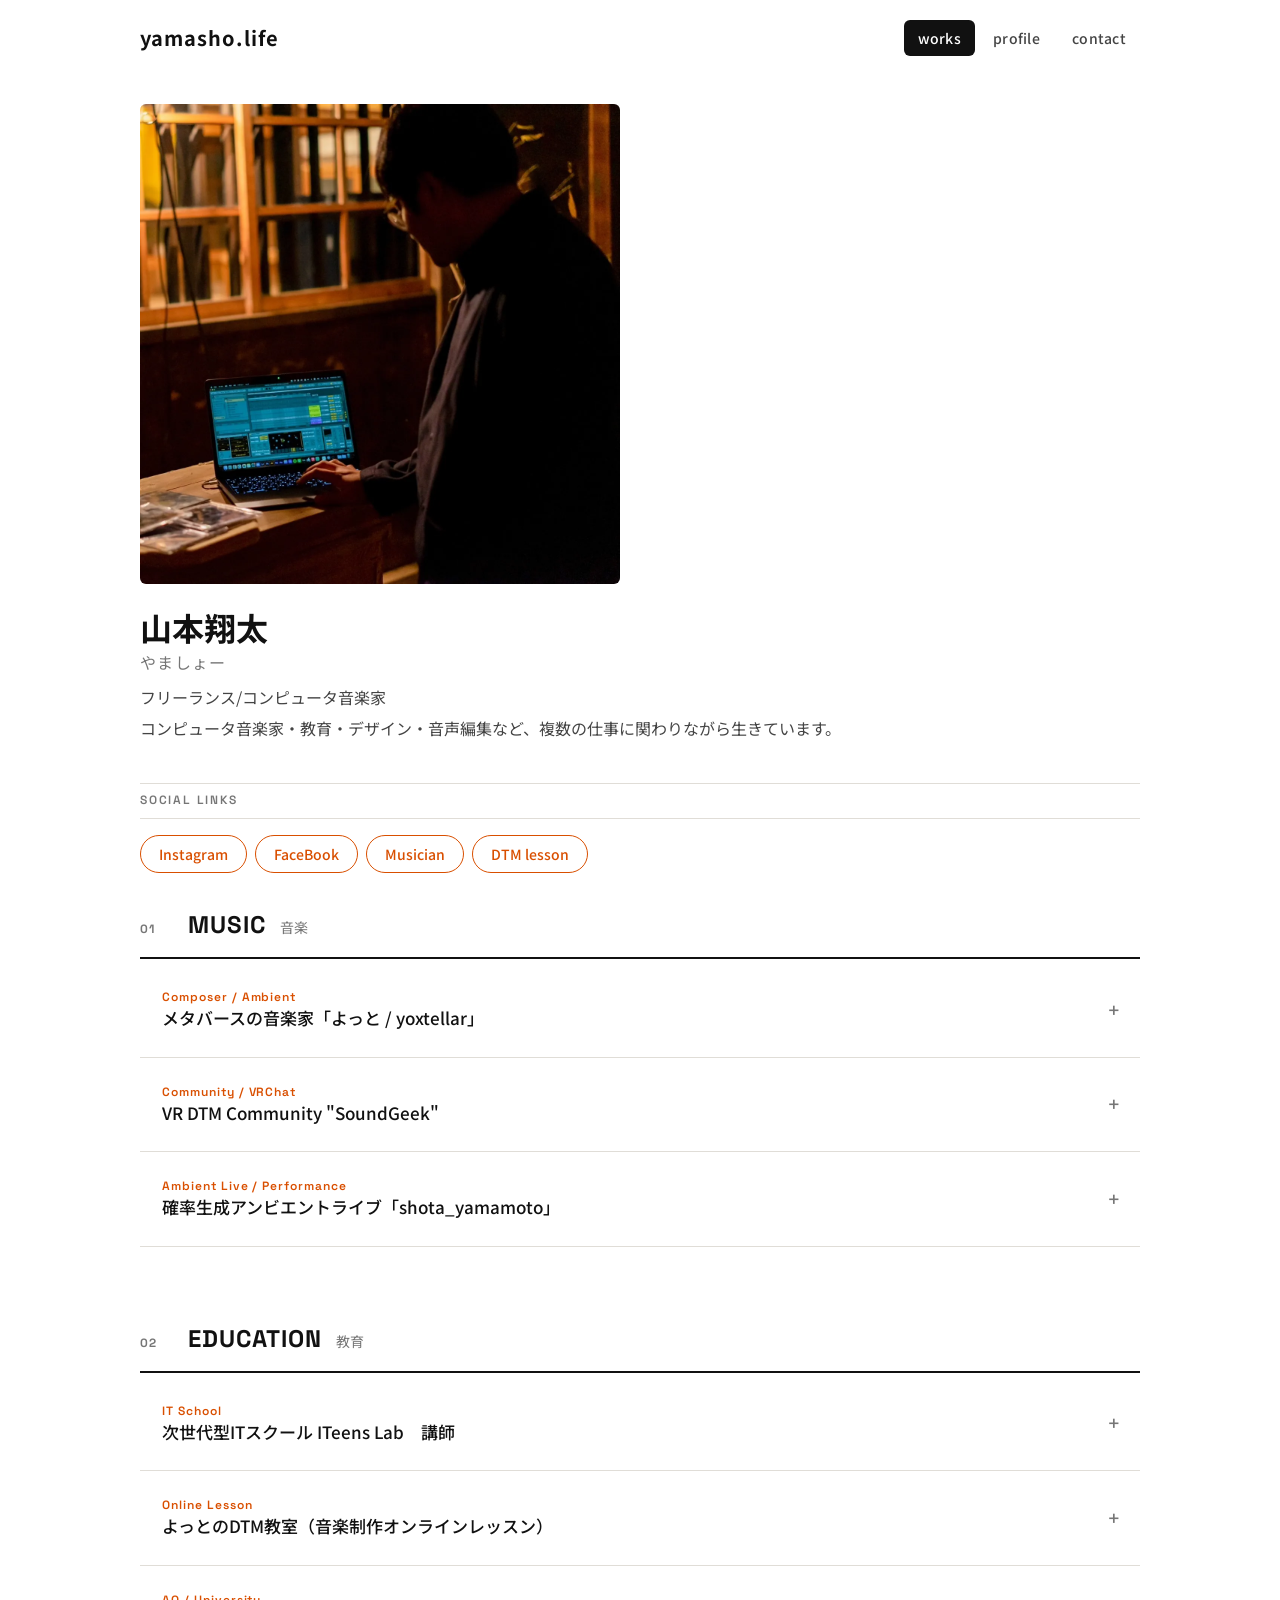
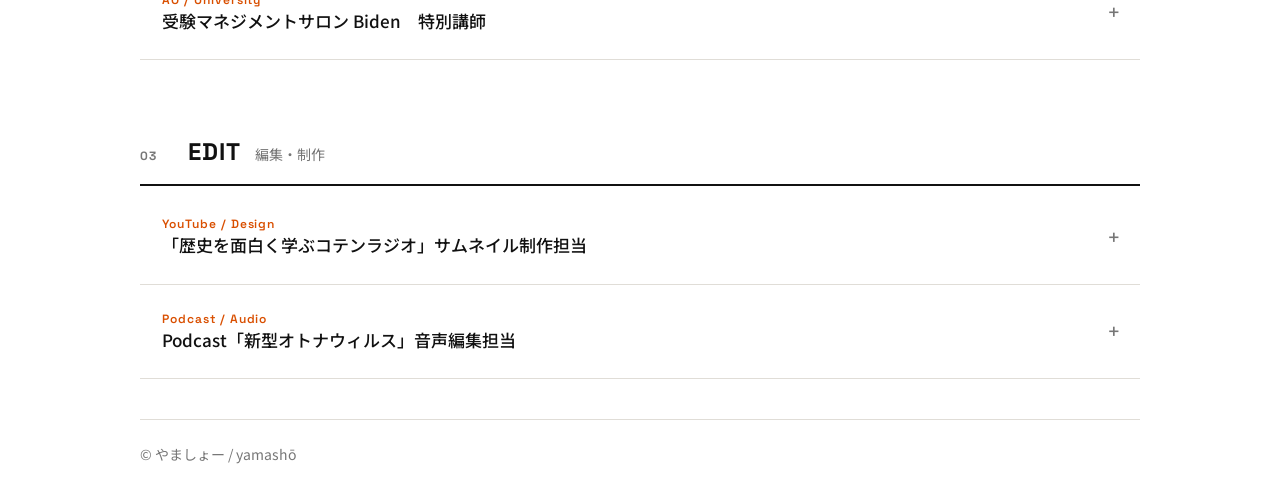
==== index.html @ 0a809171 "Update index.html" ====
<!DOCTYPE html>
<html lang="ja">
<head>
  <meta charset="UTF-8">
  <meta name="viewport" content="width=device-width, initial-scale=1.0">
  <title>yamasho.life</title>
  <link href="https://fonts.googleapis.com/css2?family=Noto+Sans+JP:wght@400;500;700&family=Space+Grotesk:wght@400;500;600;700&display=swap" rel="stylesheet">
  <link rel="stylesheet" href="style.css">
  <style>
    /* ─── SECTION LAYOUT ──────────────────────── */
    .section-wrap {
      padding: 40px 0 40px;
    }

    .section-header {
      display: flex;
      align-items: baseline;
      gap: 20px;
      padding-bottom: 20px;
      border-bottom: 2px solid var(--fg);
      margin-bottom: 4px;
    }

    .section-num {
      font-family: var(--font-sans);
      font-size: 0.75rem;
      font-weight: 700;
      color: var(--muted);
      letter-spacing: 0.1em;
      min-width: 28px;
    }

    .section-title-wrap {
      display: flex;
      align-items: baseline;
      gap: 14px;
    }

    .section-en {
      font-family: var(--font-sans);
      font-size: 1.5rem;
      font-weight: 700;
      letter-spacing: 0.04em;
      color: var(--fg);
      line-height: 1;
    }

    .section-ja {
      font-family: var(--font-jp);
      font-size: 0.875rem;
      color: var(--muted);
    }

    /* ─── ACCORDION ───────────────────────────── */
    .accordion-item {
  border-bottom: 1px solid var(--border);
}

.acc-trigger {
  width: 100%;
  display: flex;
  align-items: center;
  justify-content: space-between;
  gap: 20px;
  padding: 20px 12px;
  background: none;
  border: none;
  cursor: pointer;
  text-align: left;
  color: var(--fg);
  border-radius: var(--radius);
  transition: all 0.4s ease;
  position: relative;
  overflow: hidden;
}

.acc-trigger::before {
  content: '';
  position: absolute;
  inset: 0;
  background-image: var(--bg-img);
  background-size: cover;
  background-position: center;
  opacity: 0;
  transition: opacity 0.4s ease;
  z-index: 0;
}

.acc-trigger:hover::before {
  opacity: 0.2;
}

.accordion-item.open .acc-trigger::before {
  opacity: 1;
}

.accordion-item.open .acc-trigger {
  align-items: flex-start;
  padding: 20px 16px;
  color: #fff;
  text-shadow: 0 1px 4px rgba(0,0,0,0.6);
}

@media (max-width: 640px) {
  .accordion-item.open .acc-trigger {
    aspect-ratio: 16 / 9;
  }
}

.accordion-item.open .acc-tag {
  color: var(--accent);
}
.accordion-item.open .acc-icon {
  color: #fff;
}

.acc-left, .acc-icon {
  position: relative;
  z-index: 1;
}

.acc-body {
  position: relative;
  z-index: 1;
}
    .acc-trigger {
      width: 100%;
      display: flex;
      align-items: center;
      justify-content: space-between;
      gap: 20px;
      padding: 20px 12px;
      background: none;
      border: none;
      cursor: pointer;
      text-align: left;
      color: var(--fg);
      border-radius: var(--radius);
      transition: background 0.15s;
    }

    .acc-trigger:hover {
      background: transparent;
    }

.acc-left {
  position: relative;
  z-index: 1;
  padding: 6px 10px;
  border-radius: var(--radius);
  background: transparent;
  transition: background 0.4s ease;
}

.accordion-item.open .acc-left {
  background: rgba(255, 255, 255, 0.85);
}

    .acc-tag {
      font-family: var(--font-sans);
      font-size: 0.75rem;
      font-weight: 600;
      color: var(--accent);
      letter-spacing: 0.08em;
    }

    .acc-title {
      font-family: var(--font-jp);
      font-size: 1.0625rem;
      font-weight: 500;
      line-height: 1.5;
      color: var(--fg);
    }

    .acc-icon {
      font-family: var(--font-sans);
      font-size: 1.375rem;
      font-weight: 400;
      color: var(--muted);
      flex-shrink: 0;
      transition: transform 0.3s cubic-bezier(0.16,1,0.3,1);
      line-height: 1;
      width: 28px;
      text-align: center;
    }

    .accordion-item.open .acc-icon {
      transform: rotate(45deg);
      color: var(--accent);
    }

    .acc-body {
      max-height: 0;
      overflow: hidden;
      transition: max-height 0.55s cubic-bezier(0.16, 1, 0.3, 1);
    }

    .accordion-item.open .acc-body {
      max-height: 800px;
    }

    .acc-content {
      padding: 0 12px 28px 12px;
      display: flex;
      gap: 40px;
      align-items: flex-start;
    }

    .acc-text {
      flex: 1;
      font-family: var(--font-jp);
      font-size: 0.9375rem;
      line-height: 1.9;
      color: var(--fg-sub);
      white-space: pre-line;
    }

    .acc-links {
      display: flex;
      flex-direction: column;
      gap: 8px;
      flex-shrink: 0;
      min-width: 160px;
    }

    .acc-links a {
      font-family: var(--font-jp);
      font-size: 0.875rem;
      font-weight: 500;
      color: var(--accent);
      border: 1.5px solid var(--accent);
      padding: 8px 16px;
      border-radius: var(--radius);
      text-align: center;
      transition: all 0.15s;
      text-decoration: none;
    }

    .acc-links a:hover {
      background: var(--accent);
      color: #fff;
    }
    .index-intro {
  padding: 32px 0 40px;
  border-bottom: 1px solid var(--border);
  margin-bottom: 8px;
}

.index-intro img {
  width: 100%;
  max-width: 480px;
  border-radius: var(--radius);
  margin-bottom: 24px;
  display: block;
}

.index-intro p {
  font-family: var(--font-jp);
  font-size: 1rem;
  line-height: 1.9;
  color: var(--fg-sub);
}

    /* ─── RESPONSIVE ──────────────────────────── */
    @media (max-width: 640px) {
      .acc-content { flex-direction: column; gap: 20px; }
      .acc-links { min-width: unset; width: 100%; }
      .section-en { font-size: 1.25rem; }
    }
  </style>
</head>
<body>

<header>
  <a class="logo-wrap" href="index.html">
    <span class="logo-main">yamasho.life</span>
    <span class="logo-sub">portfolio</span>
  </a>
  <nav>
    <a href="index.html" class="active">works</a>
    <a href="profile.html">profile</a>
    <a href="contact.html">contact</a>
  </nav>
</header

<main>
  <!-- 自己紹介 ここを追加 -->
  <div class="index-intro">
    <img src="assets/images/yamasho.webp" alt="やましょー">
    <div class="p-name">山本翔太</div>
    <div class="p-kana">やましょー</div>
    <p>フリーランス/コンピュータ音楽家<br>
    コンピュータ音楽家・教育・デザイン・音声編集など、複数の仕事に関わりながら生きています。</p>
  </div>
  <div class="section-label">social links</div>
  <div class="contact-social">
      <a href="https://www.instagram.com/yox_life/">Instagram</a>
      <a href="https://www.facebook.com/profile.php?id=100028022255644">FaceBook</a>
      <a href="https://yoxtellar.com">Musician</a>
      <a href="https://lab.yoxtellar.com">DTM lesson</a>
  </div>
  <!-- ─── 01 MUSIC ──────────────────────────── -->
  <div class="section-wrap" id="music">
    <div class="section-header">
      <div class="section-num">01</div>
      <div class="section-title-wrap">
        <div class="section-en">MUSIC</div>
        <div class="section-ja">音楽</div>
      </div>
    </div>

    <div class="accordion-item" style="--bg-img: url('assets/images/ljus.jpg')">
      <button class="acc-trigger" onclick="toggle(this)">
        <div class="acc-left">
          <div class="acc-tag">Composer / Ambient</div>
          <div class="acc-title">メタバースの音楽家「よっと / yoxtellar」</div>
        </div>
        <span class="acc-icon">+</span>
      </button>
      <div class="acc-body">
        <div class="acc-content">
          <div class="acc-text">2017年より活動を開始した音楽プロジェクト。IDMやElectronicaを中心に制作し、自主制作アルバムを毎年リリース。これまでにバンクーバー・アムステルダム等海外でのライブ出演、2020以降VRChatでのライブがメイン。

・SanrioVFes 2023「はじまりはおわり、feat.kinu」の楽曲制作を担当。
・SanrioVFes 2024 Summer 新作ミニパレード「Musical Treasure Hunt – Spectral Remix」の作曲・サウンドデザイン。
・SanrioVFes 2025 VTuberキヌの新作ショー「トーチライト」にて楽曲制作を担当。イギリスの国際映画祭『Raindance Immersive 2025』にて、BEST MUSIC SHOWを受賞。
・大阪・関西万博 EXPOホール「シャインハット」投影用アンビエント作品、こみゃくシミュレーションの映像で音楽を担当。</div>
          <div class="acc-links">
            <a href="https://yoxtellar.com/">ポートフォリオ</a>
            <a href="https://open.spotify.com/intl-ja/artist/5e5zxa27uEOct7mKeixo5d" target="_blank">Spotify</a>
            <a href="https://yot-kun.bandcamp.com/" target="_blank">Bandcamp</a>
            <a href="https://soundcloud.com/yoxtellar" target="_blank">SoundCloud</a>
          </div>
        </div>
      </div>
    </div>

    <div class="accordion-item" style="--bg-img: url('assets/images/SoundGeek.jpg')">
      <button class="acc-trigger" onclick="toggle(this)">
        <div class="acc-left">
          <div class="acc-tag">Community / VRChat</div>
          <div class="acc-title">VR DTM Community "SoundGeek"</div>
        </div>
        <span class="acc-icon">+</span>
      </button>
      <div class="acc-body">
        <div class="acc-content">
          <div class="acc-text">VRChatにて音楽制作者コミュニティ活動を展開しています。
音楽制作の楽しさを共有し、創造的な交流を深める場となっています。
VRChat特有のアバターコミュニケーションを通して年齢や経歴関係なく交流しています。

これまでやった企画
・DTM Lighitning Talk会
・音素材共有コンピレーションアルバム制作
・DTM初心者講座
・DTMお悩み相談会
・SG版新作発表会（一人ずつ新曲を発表する会）
・リレー作曲企画
・10分DTMチャレンジ回</div>
          <div class="acc-links">
            <a href="https://soundgeek.yoxtellar.com/">特設サイト</a>
          </div>
        </div>
      </div>
    </div>

    <div class="accordion-item" style="--bg-img: url('assets/images/tsuchi.png')">
      <button class="acc-trigger" onclick="toggle(this)">
        <div class="acc-left">
          <div class="acc-tag">Ambient Live / Performance</div>
          <div class="acc-title">確率生成アンビエントライブ「shota_yamamoto」</div>
        </div>
        <span class="acc-icon">+</span>
      </button>
      <div class="acc-body">
        <div class="acc-content">
          <div class="acc-text">自然環境音と、確率的に生成される電子音を組み合わせて空間を形づくるアンビエントライブプロジェクトです。
電子音は特定のノートを手で置かず、確率的な生成アルゴリズムのみで構成するという制約を設けています。
ライブでは人為的な演奏性を抑え、自然音と生成音がゆるやかに"融合"し、場そのものが変化していくような音響体験を作ります。</div>
          <div class="acc-links">
            <a href="https://www.instagram.com/p/DPoOY-Tj89d/" target="_blank">土とアンビエント（主催）</a>
            <a href="https://www.instagram.com/p/C0aHBU9SCmA/" target="_blank">茶と間（出演）</a>
            <a href="https://distrokid.com/hyperfollow/shotayamamoto/customverge1" target="_blank">各種ストリーミング</a>
            <a href="https://soundcloud.com/shota_yamamoto" target="_blank">SoundCloud</a>
          </div>
        </div>
      </div>
    </div>
  </div>

  <!-- ─── 02 EDUCATION ──────────────────────── -->
  <div class="section-wrap" id="education">
    <div class="section-header">
      <div class="section-num">02</div>
      <div class="section-title-wrap">
        <div class="section-en">EDUCATION</div>
        <div class="section-ja">教育</div>
      </div>
    </div>

    <div class="accordion-item" style="--bg-img: url('assets/images/itl.webp')">
      <button class="acc-trigger" onclick="toggle(this)">
        <div class="acc-left">
          <div class="acc-tag">IT School</div>
          <div class="acc-title">次世代型ITスクール ITeens Lab　講師</div>
        </div>
        <span class="acc-icon">+</span>
      </button>
      <div class="acc-body">
        <div class="acc-content">
          <div class="acc-text">小〜高校生向けオンラインITスクールで、Unity / Blender / 音楽制作のクラスを担当しています。

「つくるって楽しい！」という気持ちを、みんなと分かち合えたらと思い、活動しています。</div>
          <div class="acc-links">
            <a href="https://iteenslab.com/about/staff/" target="_blank">ITeens Lab 公式サイト</a>
          </div>
        </div>
      </div>
    </div>

    <div class="accordion-item" style="--bg-img: url('assets/images/yottoDTM.webp')">
      <button class="acc-trigger" onclick="toggle(this)">
        <div class="acc-left">
          <div class="acc-tag">Online Lesson</div>
          <div class="acc-title">よっとのDTM教室（音楽制作オンラインレッスン）</div>
        </div>
        <span class="acc-icon">+</span>
      </button>
      <div class="acc-body">
        <div class="acc-content">
          <div class="acc-text">現役の音楽制作者（トラックメイカー）であり、子ども向けITスクールの講師でもある「よっと / yoxtellar」が教える、オンラインの初心者向けDTM教室です。

音楽理論からではなく、音を素材として集め、コラージュのように編集することを中心に、音楽制作の方法を学びます。

そのため、楽器を演奏できなくても音楽を作ることが可能です。</div>
          <div class="acc-links">
            <a href="https://yoxtellardtm.studio.site/" target="_blank">公式サイト</a>
          </div>
        </div>
      </div>
    </div>

    <div class="accordion-item" style="--bg-img: url('assets/images/biden.webp')">
      <button class="acc-trigger" onclick="toggle(this)">
        <div class="acc-left">
          <div class="acc-tag">AO / University</div>
          <div class="acc-title">受験マネジメントサロン Biden　特別講師</div>
        </div>
        <span class="acc-icon">+</span>
      </button>
      <div class="acc-body">
        <div class="acc-content">
          <div class="acc-text">最新の「総合型選抜（旧AO）入試・学校推薦型選抜入試」に特化した、受験生活を24時間フルでサポートする完全オーダーメイド型プロジェクト「Biden」で特別講師・サイト運営者としてお手伝いしています。

IT創作伴走支援：UnityやBlenderを用いたゲーム制作、AIの活用、音楽制作、メタバースを含むIT系創作活動において、生徒一人ひとりの興味や課題に寄り添いながら、技術面・発想面の両面で伴走支援を行っています。

対話式のキャリア授業：学校や課外活動についてレポートを書いてもらい、それについて対話を重ねながら深く掘り下げ、自分らしいキャリアの方向性を一緒に見つけていく授業を行っています。</div>
          <div class="acc-links">
            <a href="https://xn--3jsv89a8qjoz7a.com/member/" target="_blank">Biden 公式サイト</a>
          </div>
        </div>
      </div>
    </div>
  </div>

  <!-- ─── 03 EDIT ──────────────────────────── -->
  <div class="section-wrap" id="edit">
    <div class="section-header">
      <div class="section-num">03</div>
      <div class="section-title-wrap">
        <div class="section-en">EDIT</div>
        <div class="section-ja">編集・制作</div>
      </div>
    </div>

    <div class="accordion-item" style="--bg-img: url('assets/images/coten.webp')">
      <button class="acc-trigger" onclick="toggle(this)">
        <div class="acc-left">
          <div class="acc-tag">YouTube / Design</div>
          <div class="acc-title">「歴史を面白く学ぶコテンラジオ」サムネイル制作担当</div>
        </div>
        <span class="acc-icon">+</span>
      </button>
      <div class="acc-body">
        <div class="acc-content">
          <div class="acc-text">2020年6月からYoutubeサムネイル制作を担当（モンゴル編以降）

自分自身もコテンラジオを通じて、知識や価値観の面で多くの助けをいただいており、この気持ちが原動力となって楽しみながら制作を続けています。</div>
          <div class="acc-links">
            <a href="https://www.youtube.com/@cotenradio/videos" target="_blank">YouTubeリンク</a>
          </div>
        </div>
      </div>
    </div>

    <div class="accordion-item" style="--bg-img: url('assets/images/otona.webp')">
      <button class="acc-trigger" onclick="toggle(this)">
        <div class="acc-left">
          <div class="acc-tag">Podcast / Audio</div>
          <div class="acc-title">Podcast「新型オトナウィルス」音声編集担当</div>
        </div>
        <span class="acc-icon">+</span>
      </button>
      <div class="acc-body">
        <div class="acc-content">
          <div class="acc-text">「新型オトナウィルス」音声編集を担当
いいかねPalette会長の樋口さんと、ITeensLabの代表の古林さんが二人で話したりゲストを招いて色々お話するインターネットラジオです。</div>
          <div class="acc-links">
            <a href="https://podcasters.spotify.com/pod/show/otonavirus" target="_blank">Spotify</a>
          </div>
        </div>
      </div>

      
    </div>
  </div>

</main>

<footer>
  <span>© やましょー / yamashō</span>
</footer>

<script>
  function toggle(btn) {
  const item = btn.closest('.accordion-item');
  item.classList.toggle('open');
}

  // スクロールアニメーション
  const obs = new IntersectionObserver(function(entries) {
    entries.forEach(function(e) {
      if (e.isIntersecting) {
        e.target.style.opacity = '1';
        e.target.style.transform = 'translateY(0)';
      }
    });
  }, { threshold: 0.05 });

</script>
</body>
</html>
---- style.css ----
@import url('https://fonts.googleapis.com/css2?family=Noto+Sans+JP:wght@400;500;700&family=Space+Grotesk:wght@400;500;600;700&display=swap');

*, *::before, *::after { box-sizing: border-box; margin: 0; padding: 0; }

:root {
    --bg:       #ffffff;
    --bg-sub:   #f5f4f0;
    --bg-card:  #fafaf8;
    --fg:       #111111;
    --fg-sub:   #444444;
    --muted:    #767676;
    --border:   #e0ddd7;
    --accent:   #d94f00;
    --accent-bg:#fff3ee;
    --font-sans: 'Space Grotesk', 'Noto Sans JP', sans-serif;
    --font-jp:   'Noto Sans JP', sans-serif;
    --radius:    6px;
}

html {
    font-size: 16px;
    background: var(--bg);
    color: var(--fg);
    font-family: var(--font-jp);
    -webkit-font-smoothing: antialiased;
}

body {
    min-height: 100vh;
    max-width: 1080px;
    margin: 0 auto;
    padding: 0 40px;
}

a { color: inherit; text-decoration: none; }

/* ─── HEADER ──────────────────────────────── */
header {
    display: flex;
    align-items: center;
    justify-content: space-between;
    padding: 20px 0 16px;

}

.logo-wrap {
    display: flex;
    flex-direction: column;
    gap: 3px;
    text-decoration: none;
    color: var(--fg);
}

.logo-main {
    font-family: var(--font-jp);
    font-size: 1.25rem;
    font-weight: 700;
    letter-spacing: 0.05em;
    line-height: 1;
}

.logo-sub {
    font-family: var(--font-sans);
    font-size: 0.72rem;
    display: none;
}

nav {
    display: flex;
    gap: 4px;
    align-items: center;
}

nav a {
    font-family: var(--font-jp);
    font-size: 0.875rem;
    font-weight: 500;
    color: var(--fg-sub);
    padding: 8px 14px;
    border-radius: var(--radius);
    transition: background 0.15s, color 0.15s;
    letter-spacing: 0.02em;
}

nav a:hover {
    background: var(--bg-sub);
    color: var(--fg);
}

nav a.active {
    background: var(--fg);
    color: var(--bg);
}

main { padding: 0 0 80px; }

/* ─── HERO / IDENTITY ─────────────────────── */
.identity-bar {
    display: flex;
    flex-wrap: wrap;
    align-items: center;
    gap: 8px;
    padding: 20px 0;
    border-bottom: 1px solid var(--border);
}

.id-tag {
    font-family: var(--font-jp);
    font-size: 0.8125rem;
    font-weight: 500;
    border: 1.5px solid var(--border);
    color: var(--fg-sub);
    padding: 5px 12px;
    border-radius: 100px;
    background: var(--bg);
    transition: all 0.15s;
}

.id-tag.highlight {
    border-color: var(--accent);
    color: var(--accent);
    background: var(--accent-bg);
}

.id-alias {
    margin-left: auto;
    font-family: var(--font-sans);
    font-size: 0.75rem;
    color: var(--muted);
    letter-spacing: 0.08em;
}

/* ─── SOCIAL ──────────────────────────────── */
.social-bar {
    display: flex;
    flex-wrap: wrap;
    gap: 6px;
    padding: 16px 0;
    border-bottom: 1px solid var(--border);
}

.social-bar a {
    font-family: var(--font-sans);
    font-size: 0.8125rem;
    font-weight: 500;
    color: var(--muted);
    padding: 5px 12px;
    border: 1.5px solid var(--border);
    border-radius: 100px;
    transition: all 0.15s;
    letter-spacing: 0.05em;
}

.social-bar a:hover {
    border-color: var(--fg);
    color: var(--fg);
    background: var(--bg-sub);
}

/* ─── FILTERS ─────────────────────────────── */
.filters {
    display: flex;
    flex-wrap: wrap;
    gap: 8px;
    padding: 20px 0 16px;
}

.filter-btn {
    font-family: var(--font-jp);
    font-size: 0.875rem;
    font-weight: 500;
    border: 1.5px solid var(--border);
    background: var(--bg);
    color: var(--fg-sub);
    padding: 7px 18px;
    border-radius: 100px;
    cursor: pointer;
    transition: all 0.15s;
    letter-spacing: 0.02em;
}

.filter-btn:hover {
    border-color: var(--fg);
    color: var(--fg);
    background: var(--bg-sub);
}

.filter-btn.active {
    background: var(--fg);
    color: var(--bg);
    border-color: var(--fg);
}

/* ─── GRID ────────────────────────────────── */
.grid {
    display: grid;
    grid-template-columns: repeat(3, 1fr);
    gap: 16px;
    padding-top: 8px;
}

.work-item {
    background: var(--bg-card);
    border: 1.5px solid var(--border);
    border-radius: var(--radius);
    overflow: hidden;
    transition: box-shadow 0.2s, border-color 0.2s;
    animation: fadeUp 0.5s cubic-bezier(0.16, 1, 0.3, 1) both;
}

.work-item:hover {
    box-shadow: 0 4px 20px rgba(0,0,0,0.08);
    border-color: #c8c4bc;
}

.work-item[data-hidden="true"] { display: none; }

.work-trigger { cursor: pointer; }

/* Thumb */
.thumb-wrap {
    position: relative;
    aspect-ratio: 16/9;
    overflow: hidden;
    background: var(--bg-sub);
}

.thumb-wrap img {
    width: 100%;
    height: 100%;
    object-fit: cover;
    display: block;
    transition: transform 0.4s ease;
}

.work-item:hover .thumb-wrap img {
    transform: scale(1.03);
    object-fit: contain;
}

.thumb-placeholder {
    width: 100%;
    height: 100%;
    display: flex;
    align-items: center;
    justify-content: center;
    background: var(--bg-sub);
}

.thumb-placeholder span {
    font-family: var(--font-jp);
    font-size: 0.8125rem;
    color: var(--muted);
    border: 1.5px solid var(--border);
    padding: 6px 14px;
    border-radius: 100px;
}

/* Work info */
.work-info {
    padding: 14px 16px 16px;
    border-top: 1px solid var(--border);
}

.work-meta {
    display: flex;
    align-items: center;
    justify-content: space-between;
    margin-bottom: 6px;
}

.work-tag {
    font-family: var(--font-jp);
    font-size: 0.75rem;
    font-weight: 500;
    color: var(--accent);
    letter-spacing: 0.02em;
}

.work-date {
    font-family: var(--font-sans);
    font-size: 0.75rem;
    color: var(--muted);
    letter-spacing: 0.04em;
}

.work-title {
    font-family: var(--font-jp);
    font-size: 0.9375rem;
    font-weight: 500;
    line-height: 1.55;
    color: var(--fg);
}

/* Accordion */
.work-detail {
    grid-column: 1 / span 3;
    max-height: 0;
    overflow: hidden;
    background: var(--bg-sub);
    border: 1.5px solid transparent;
    border-radius: var(--radius);
    transition: max-height 0.6s cubic-bezier(0.16, 1, 0.3, 1), border-color 0.3s;
}

.work-item.is-active .work-detail {
    max-height: 500px;
    border-color: var(--border);
    margin-bottom: 4px;
}

.detail-inner {
    padding: 24px 28px;
    display: flex;
    gap: 32px;
    align-items: flex-start;
}

.detail-text {
    flex: 1;
    font-family: var(--font-jp);
    font-size: 0.9375rem;
    line-height: 1.9;
    color: var(--fg-sub);
}

.detail-link {
    display: inline-flex;
    align-items: center;
    gap: 6px;
    font-family: var(--font-jp);
    font-size: 0.875rem;
    font-weight: 500;
    color: var(--accent);
    background: var(--accent-bg);
    border: 1.5px solid var(--accent);
    padding: 10px 20px;
    border-radius: var(--radius);
    white-space: nowrap;
    transition: all 0.15s;
    margin-top: 2px;
}

.detail-link:hover {
    background: var(--accent);
    color: #fff;
}

.empty-msg {
    grid-column: 1 / -1;
    text-align: center;
    padding: 60px 0;
    font-size: 0.9375rem;
    color: var(--muted);
}

/* ─── PROFILE ─────────────────────────────── */
.profile-page {
    padding: 40px 0 80px;
}

.profile-header {
    padding-bottom: 32px;
    margin-bottom: 40px;
}

.p-name {
    font-family: var(--font-jp);
    font-size: 2rem;
    font-weight: 700;
    margin-bottom: 4px;
    line-height: 1.2;
}

.p-kana {
    font-family: var(--font-sans);
    font-size: 1rem;
    color: var(--muted);
    letter-spacing: 0.08em;
    margin-bottom: 8px;
}

.p-alias {
    font-family: var(--font-sans);
    font-size: 0.875rem;
    color: var(--muted);
    border-left: 3px solid var(--accent);
    padding-left: 12px;
    margin-bottom: 24px;
    letter-spacing: 0.05em;
}

.role-tags {
    display: flex;
    flex-wrap: wrap;
    gap: 8px;
}

.role-tag {
    font-family: var(--font-jp);
    font-size: 0.8125rem;
    font-weight: 500;
    border: 1.5px solid var(--border);
    color: var(--fg-sub);
    padding: 5px 14px;
    border-radius: 100px;
    background: var(--bg);
}

.role-tag.featured {
    border-color: var(--accent);
    color: var(--accent);
    background: var(--accent-bg);
}

/* Timeline */
.timeline-section { }

.section-label {
    font-family: var(--font-sans);
    font-size: 0.75rem;
    font-weight: 600;
    letter-spacing: 0.15em;
    text-transform: uppercase;
    color: var(--muted);
    margin-bottom: 16px;
    padding-bottom: 10px;
    border-bottom: 1px solid var(--border);
}

.timeline { }

.tl-item {
    display: grid;
    grid-template-columns: 140px 1fr;
    gap: 24px;
    padding: 14px 12px;
    border-bottom: 1px solid var(--border);
    align-items: baseline;
    border-radius: var(--radius);
    transition: background 0.15s;
}

.tl-item:hover {
    background: var(--bg-sub);
}

.tl-item.highlight .tl-date {
    color: var(--accent);
    font-weight: 600;
}

.tl-item.highlight .tl-body {
    color: var(--fg);
    font-weight: 500;
}

.tl-date {
    font-family: var(--font-sans);
    font-size: 0.8125rem;
    color: var(--muted);
    letter-spacing: 0.04em;
    white-space: nowrap;
    padding-top: 2px;
}

.tl-body {
    font-family: var(--font-jp);
    font-size: 0.9375rem;
    line-height: 1.65;
    color: var(--fg-sub);
}

.tl-link {
    color: var(--accent);
    font-style: normal;
    border-bottom: 1px solid rgba(217, 79, 0, 0.3);
}

/* ─── PURPOSE ─────────────────────────────── */
.purpose-page {
    padding: 40px 0 80px;
}

.purpose-heading {
    padding-bottom: 32px;

    margin-bottom: 40px;
}

.purpose-en {
    font-family: var(--font-sans);
    font-size: 2.25rem;
    font-weight: 700;
    letter-spacing: 0.02em;
    line-height: 1.1;
    margin-bottom: 8px;
}

.purpose-ja {
    font-family: var(--font-jp);
    font-size: 1rem;
    color: var(--muted);
}

.purpose-blocks {
    display: grid;
    grid-template-columns: repeat(3, 1fr);
    gap: 16px;
}

.purpose-block {
    background: var(--bg-card);
    border: 1.5px solid var(--border);
    border-radius: var(--radius);
    padding: 28px 24px;
    transition: border-color 0.2s, box-shadow 0.2s;
}

.purpose-block:hover {
    border-color: var(--accent);
    box-shadow: 0 4px 16px rgba(0,0,0,0.06);
}

.pb-label {
    font-family: var(--font-sans);
    font-size: 0.75rem;
    font-weight: 600;
    letter-spacing: 0.1em;
    color: var(--accent);
    margin-bottom: 12px;
}

.pb-title {
    font-family: var(--font-jp);
    font-size: 1.0625rem;
    font-weight: 700;
    line-height: 1.5;
    color: var(--fg);
    margin-bottom: 14px;
}

.pb-text {
    font-family: var(--font-jp);
    font-size: 0.9375rem;
    line-height: 1.9;
    color: var(--fg-sub);
}

/* ─── CONTACT ─────────────────────────────── */
.contact-section {
    padding: 40px 0 80px;
    max-width: 600px;
}

.contact-lead {
    font-family: var(--font-jp);
    font-size: 0.875rem;
    color: var(--muted);
    margin-bottom: 12px;
    letter-spacing: 0.04em;
}

.contact-email {
    display: inline-block;
    font-family: var(--font-sans);
    font-size: 1.5rem;
    font-weight: 600;
    color: var(--fg);
    border-bottom: 3px solid var(--accent);
    padding-bottom: 4px;
    margin-bottom: 32px;
    letter-spacing: 0.02em;
    transition: color 0.15s;
}

.contact-email:hover { color: var(--accent); }

.contact-desc {
    font-family: var(--font-jp);
    font-size: 0.9375rem;
    color: var(--fg-sub);
    margin-bottom: 28px;
    line-height: 1.7;
}

.contact-social {
    display: flex;
    flex-wrap: wrap;
    gap: 8px;
}

.contact-social a {
    font-family: var(--font-jp);
    font-size: 0.875rem;
    font-weight: 500;
    color: var(--accent);
    border: 1.5px solid var(--accent);
    padding: 8px 18px;
    border-radius: 100px;
    transition: all 0.2s;
}

.contact-social a:hover {
    color: var(--accent);
    border-color: var(--accent);
    background: var(--accent-bg);
    box-shadow: 0 0 12px rgba(217, 79, 0, 0.35), 0 0 28px rgba(217, 79, 0, 0.15);
}

/* ─── FOOTER ──────────────────────────────── */
footer {
    border-top: 1px solid var(--border);
    padding: 24px 0;
    display: flex;
    justify-content: space-between;
    align-items: center;
}

footer span {
    font-family: var(--font-jp);
    font-size: 0.875rem;
    color: var(--muted);
}

.footer-links {
    display: flex;
    gap: 24px;
}

.footer-links a {
    font-family: var(--font-sans);
    font-size: 0.875rem;
    color: var(--muted);
    letter-spacing: 0.05em;
    transition: color 0.15s;
}

.footer-links a:hover { color: var(--fg); }

/* ─── ANIMATIONS ──────────────────────────── */
@keyframes fadeUp {
    from { opacity: 0; transform: translateY(12px); }
    to   { opacity: 1; transform: translateY(0); }
}

header    { animation: fadeUp 0.5s 0s   cubic-bezier(0.16, 1, 0.3, 1) both; }
.identity-bar { animation: fadeUp 0.5s 0.1s cubic-bezier(0.16, 1, 0.3, 1) both; }
.social-bar   { animation: fadeUp 0.5s 0.15s cubic-bezier(0.16, 1, 0.3, 1) both; }
.filters  { animation: fadeUp 0.5s 0.2s cubic-bezier(0.16, 1, 0.3, 1) both; }
.profile-page { animation: fadeUp 0.5s 0.1s cubic-bezier(0.16, 1, 0.3, 1) both; }
.purpose-page { animation: fadeUp 0.5s 0.1s cubic-bezier(0.16, 1, 0.3, 1) both; }
.contact-section { animation: fadeUp 0.5s 0.1s cubic-bezier(0.16, 1, 0.3, 1) both; }
footer    { animation: fadeUp 0.5s 0.3s cubic-bezier(0.16, 1, 0.3, 1) both; }

/* ─── RESPONSIVE ──────────────────────────── */
@media (max-width: 960px) {
    .grid { grid-template-columns: repeat(2, 1fr); }
    .work-detail { grid-column: 1 / span 2; }
    .purpose-blocks { grid-template-columns: 1fr 1fr; }
}

@media (max-width: 640px) {
    body { padding: 0 20px; }
    .grid { grid-template-columns: 1fr; }
    .work-detail { grid-column: 1 / span 1; }
    .purpose-blocks { grid-template-columns: 1fr; }
    .tl-item { grid-template-columns: 1fr; gap: 4px; }
    nav a { font-size: 0.8125rem; padding: 6px 10px; }
    .logo-main { font-size: 1.05rem; }
    .detail-inner { flex-direction: column; }
    .contact-email { font-size: 1.125rem; }
}

/* ─── PURPOSE BANNER (profile page) ──────── */
.purpose-link-banner {
    display: flex;
    flex-direction: column;
    gap: 4px;
    background: var(--fg);
    color: var(--bg);
    border-radius: var(--radius);
    padding: 20px 24px;
    margin: 28px 0 40px;
    text-decoration: none;
    transition: background 0.15s;
}

.purpose-link-banner:hover {
    background: var(--accent);
}

.plb-label {
    font-family: var(--font-sans);
    font-size: 0.7rem;
    font-weight: 600;
    letter-spacing: 0.15em;
    text-transform: uppercase;
    opacity: 0.55;
}

.plb-text {
    font-family: var(--font-jp);
    font-size: 1.0625rem;
    font-weight: 700;
}
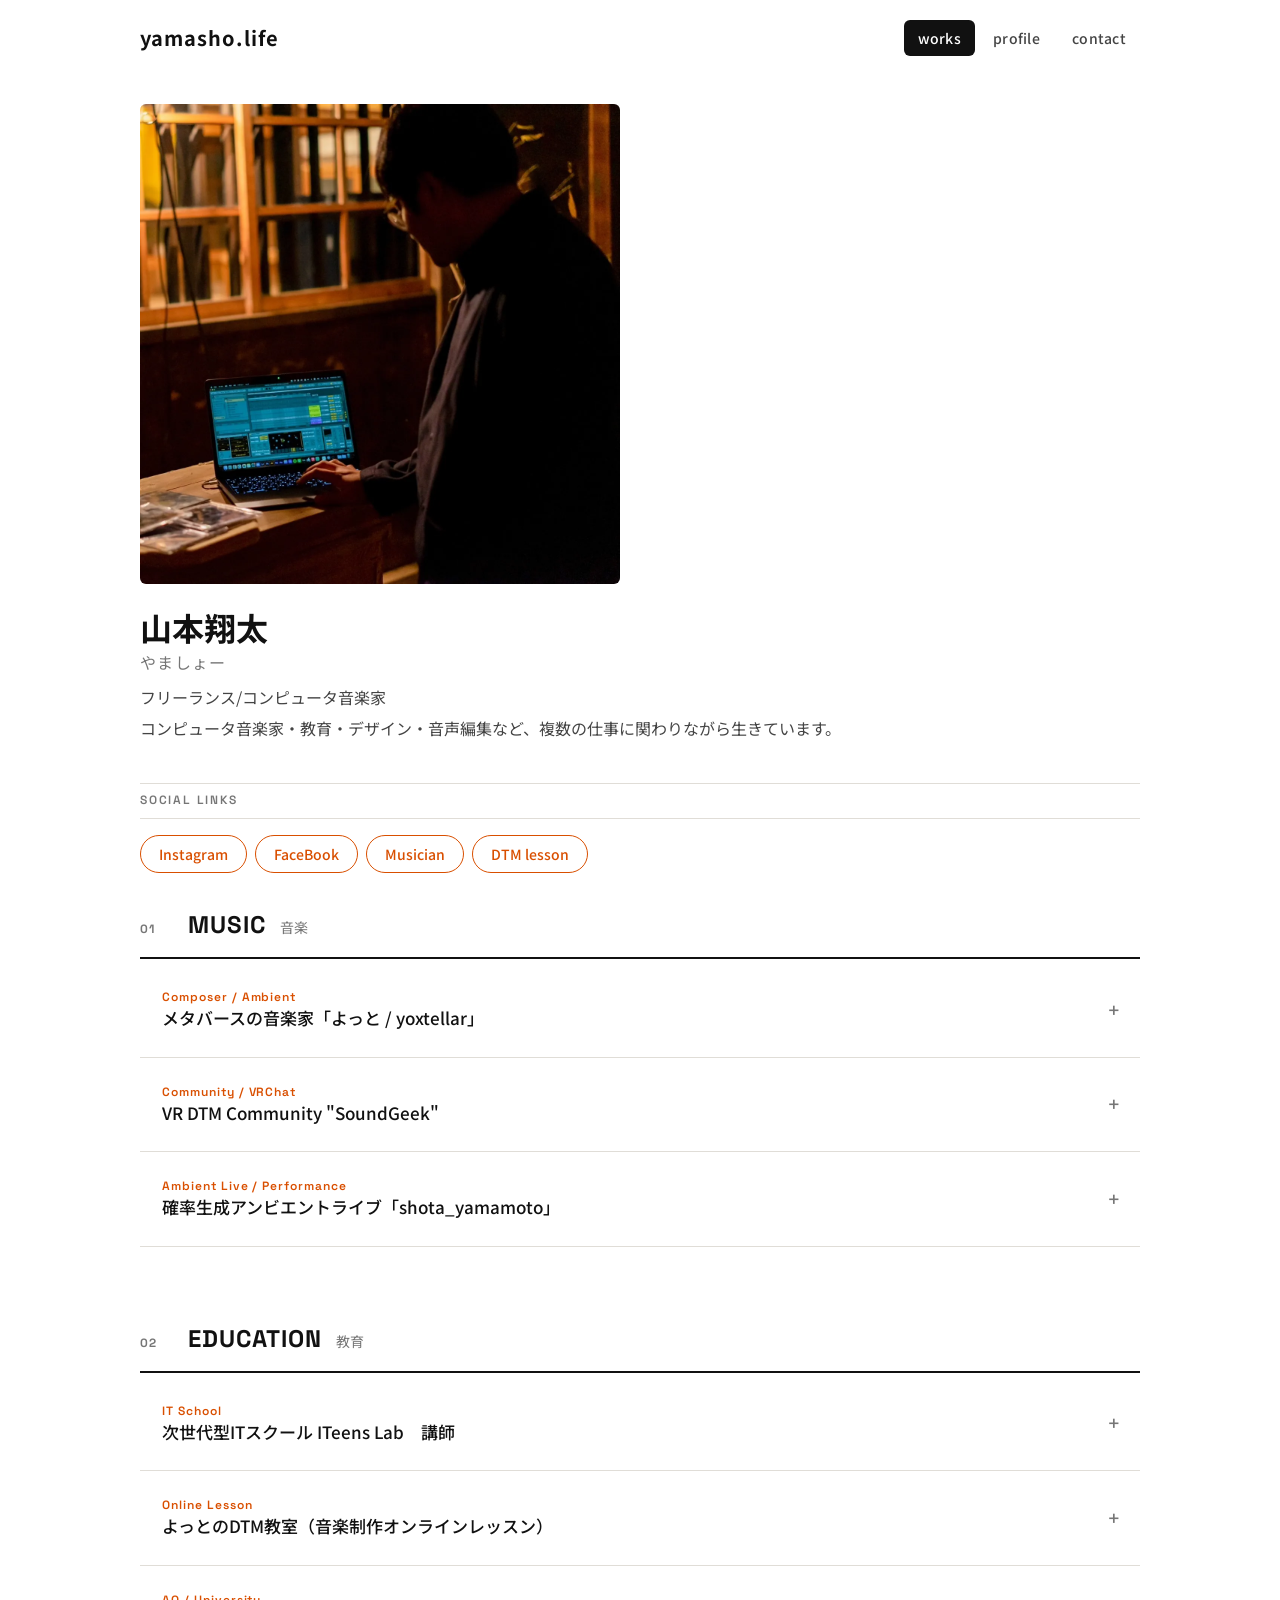
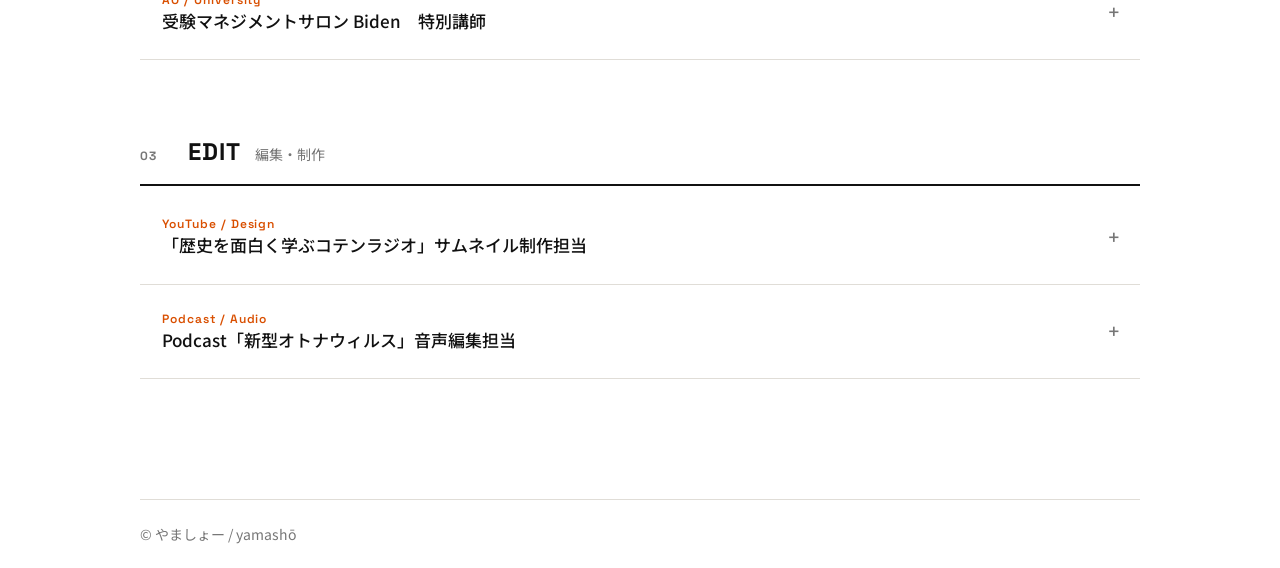
==== commit 5680377a: "Update index.html" ====
--- a/index.html
+++ b/index.html
@@ -269,6 +269,25 @@
     }
   </style>
 </head>
+  
+  <script>
+const revealObs = new IntersectionObserver(function(entries) {
+  entries.forEach(function(e, i) {
+    if (e.isIntersecting) {
+      setTimeout(function() {
+        e.target.style.opacity = '0';
+        e.target.style.animation = 'fadeUp 0.9s cubic-bezier(0.16, 1, 0.3, 1) forwards';
+      }, i * 80);
+      revealObs.unobserve(e.target);
+    }
+  });
+}, { threshold: 0.05 });
+
+document.querySelectorAll('main > *, .accordion-item, .tl-item, .purpose-section').forEach(function(el) {
+  revealObs.observe(el);
+});
+</script>
+  
 <body>
 
 <header>
@@ -281,7 +300,7 @@
     <a href="profile.html">profile</a>
     <a href="contact.html">contact</a>
   </nav>
-</header
+</header>
 
 <main>
   <!-- 自己紹介 ここを追加 -->
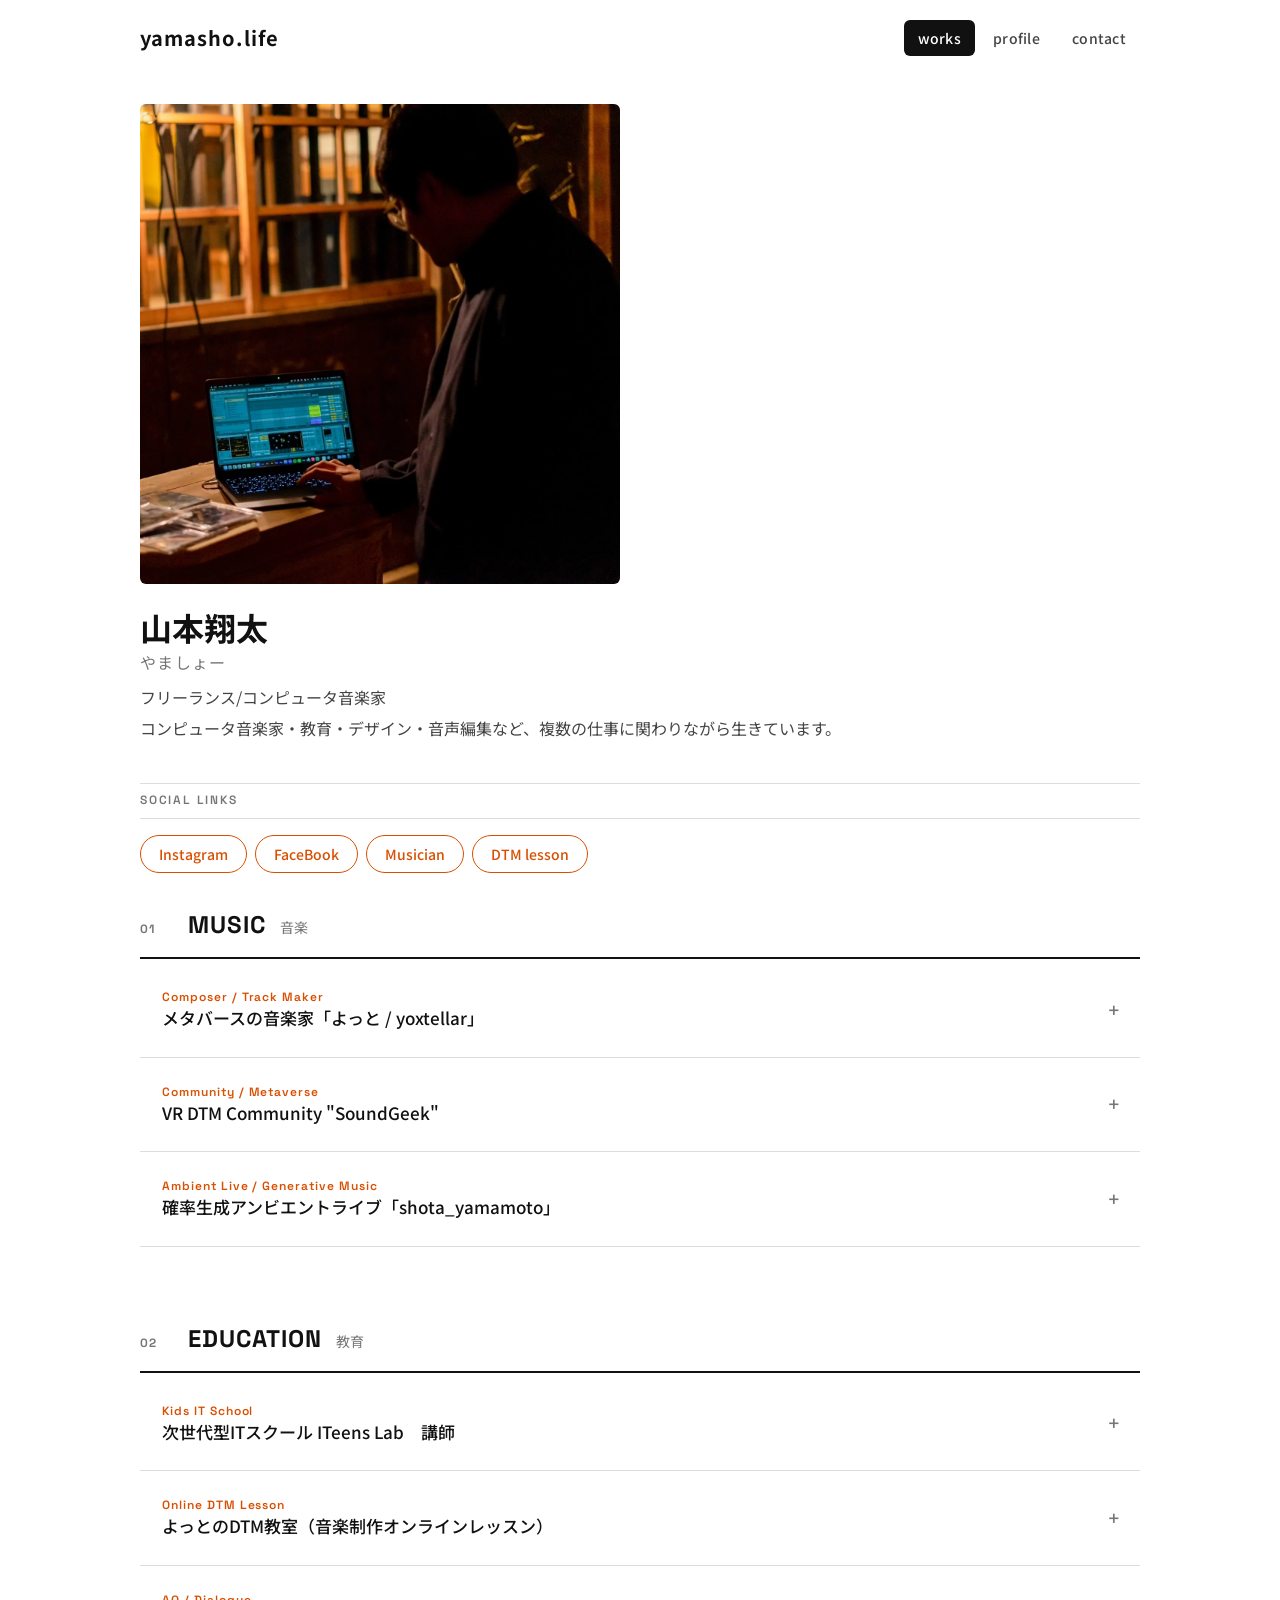
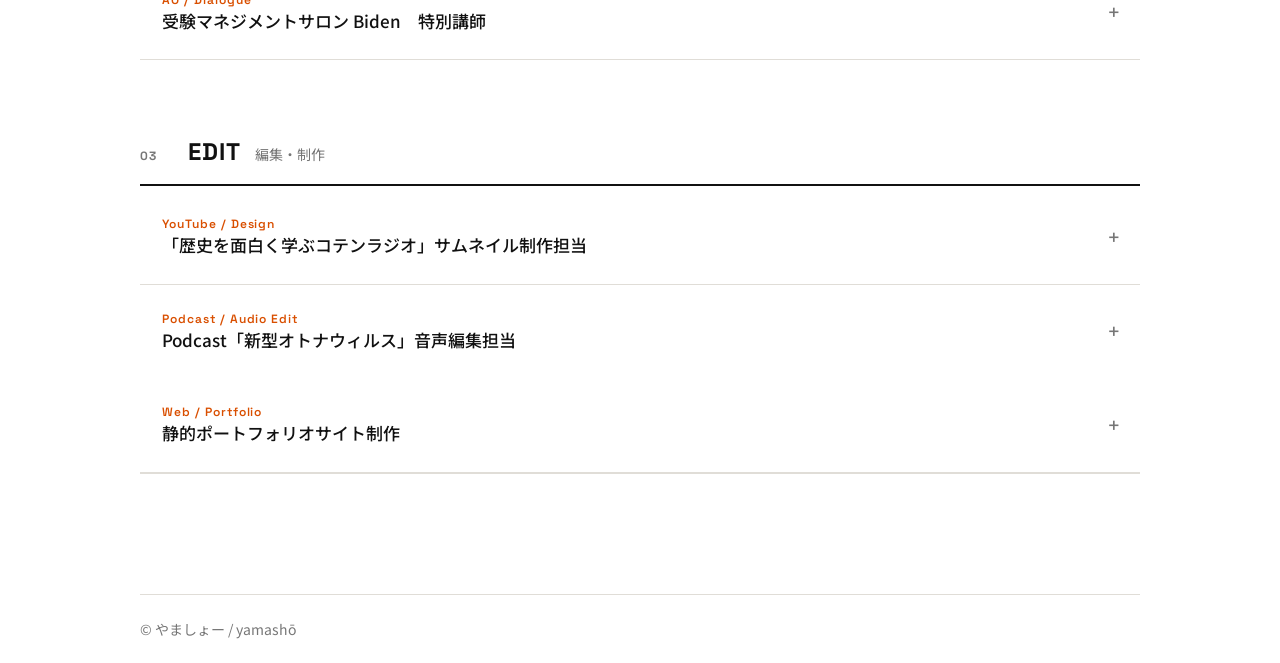
==== commit 1e91aa3b: "Update index.html" ====
--- a/index.html
+++ b/index.html
@@ -331,7 +331,7 @@
     <div class="accordion-item" style="--bg-img: url('assets/images/ljus.jpg')">
       <button class="acc-trigger" onclick="toggle(this)">
         <div class="acc-left">
-          <div class="acc-tag">Composer / Ambient</div>
+          <div class="acc-tag">Composer / Track Maker</div>
           <div class="acc-title">メタバースの音楽家「よっと / yoxtellar」</div>
         </div>
         <span class="acc-icon">+</span>
@@ -357,7 +357,7 @@
     <div class="accordion-item" style="--bg-img: url('assets/images/SoundGeek.jpg')">
       <button class="acc-trigger" onclick="toggle(this)">
         <div class="acc-left">
-          <div class="acc-tag">Community / VRChat</div>
+          <div class="acc-tag">Community / Metaverse</div>
           <div class="acc-title">VR DTM Community "SoundGeek"</div>
         </div>
         <span class="acc-icon">+</span>
@@ -386,7 +386,7 @@
     <div class="accordion-item" style="--bg-img: url('assets/images/tsuchi.png')">
       <button class="acc-trigger" onclick="toggle(this)">
         <div class="acc-left">
-          <div class="acc-tag">Ambient Live / Performance</div>
+          <div class="acc-tag">Ambient Live / Generative Music</div>
           <div class="acc-title">確率生成アンビエントライブ「shota_yamamoto」</div>
         </div>
         <span class="acc-icon">+</span>
@@ -420,7 +420,7 @@
     <div class="accordion-item" style="--bg-img: url('assets/images/itl.webp')">
       <button class="acc-trigger" onclick="toggle(this)">
         <div class="acc-left">
-          <div class="acc-tag">IT School</div>
+          <div class="acc-tag">Kids IT School</div>
           <div class="acc-title">次世代型ITスクール ITeens Lab　講師</div>
         </div>
         <span class="acc-icon">+</span>
@@ -440,7 +440,7 @@
     <div class="accordion-item" style="--bg-img: url('assets/images/yottoDTM.webp')">
       <button class="acc-trigger" onclick="toggle(this)">
         <div class="acc-left">
-          <div class="acc-tag">Online Lesson</div>
+          <div class="acc-tag">Online DTM Lesson</div>
           <div class="acc-title">よっとのDTM教室（音楽制作オンラインレッスン）</div>
         </div>
         <span class="acc-icon">+</span>
@@ -453,7 +453,7 @@
 
 そのため、楽器を演奏できなくても音楽を作ることが可能です。</div>
           <div class="acc-links">
-            <a href="https://yoxtellardtm.studio.site/" target="_blank">公式サイト</a>
+            <a href="https://lab.yoxtellar.com" target="_blank">公式サイト</a>
           </div>
         </div>
       </div>
@@ -462,7 +462,7 @@
     <div class="accordion-item" style="--bg-img: url('assets/images/biden.webp')">
       <button class="acc-trigger" onclick="toggle(this)">
         <div class="acc-left">
-          <div class="acc-tag">AO / University</div>
+          <div class="acc-tag">AO / Dialogue</div>
           <div class="acc-title">受験マネジメントサロン Biden　特別講師</div>
         </div>
         <span class="acc-icon">+</span>
@@ -515,7 +515,7 @@
     <div class="accordion-item" style="--bg-img: url('assets/images/otona.webp')">
       <button class="acc-trigger" onclick="toggle(this)">
         <div class="acc-left">
-          <div class="acc-tag">Podcast / Audio</div>
+          <div class="acc-tag">Podcast / Audio Edit</div>
           <div class="acc-title">Podcast「新型オトナウィルス」音声編集担当</div>
         </div>
         <span class="acc-icon">+</span>
@@ -530,10 +530,29 @@
         </div>
       </div>
 
-      
+<div class="accordion-item" style="--bg-img: url('assets/images/ljus.jpg')">
+      <button class="acc-trigger" onclick="toggle(this)">
+        <div class="acc-left">
+          <div class="acc-tag">Web / Portfolio</div>
+          <div class="acc-title">静的ポートフォリオサイト制作</div>
+        </div>
+        <span class="acc-icon">+</span>
+      </button>
+      <div class="acc-body">
+        <div class="acc-content">
+          <div class="acc-text">HTML / CSS / JavaScriptのみで制作した静的ポートフォリオサイト。
+GitHub Pages で管理し、Cloudflare Pages + カスタムドメインで公開しています。
+WordPressから移行することでコストを削減し、シンプルで高速な構成を実現しました。</div>
+          <div class="acc-links">
+            <a href="https://yoxtellar.com" target="_blank">アーティストポートフォリオ</a>
+            <a href="https://lab.yoxtellar.com" target="_blank">音楽教室</a>
+            <a href="https://life.yoxtellar.com" target="_blank">活動紹介サイト</a>
+            <a href="https://soundgeek.yoxtellar.com" target="_blank">コミュニティーサイト</a>
+          </div>
+        </div>
+      </div>
     </div>
   </div>
-
 </main>
 
 <footer>
--- a/style.css
+++ b/style.css
@@ -704,3 +704,8 @@
     font-size: 1.0625rem;
     font-weight: 700;
 }
+
+@keyframes fadeUp {
+  from { opacity: 0; transform: translateY(24px); }
+  to   { opacity: 1; transform: translateY(0); }
+}
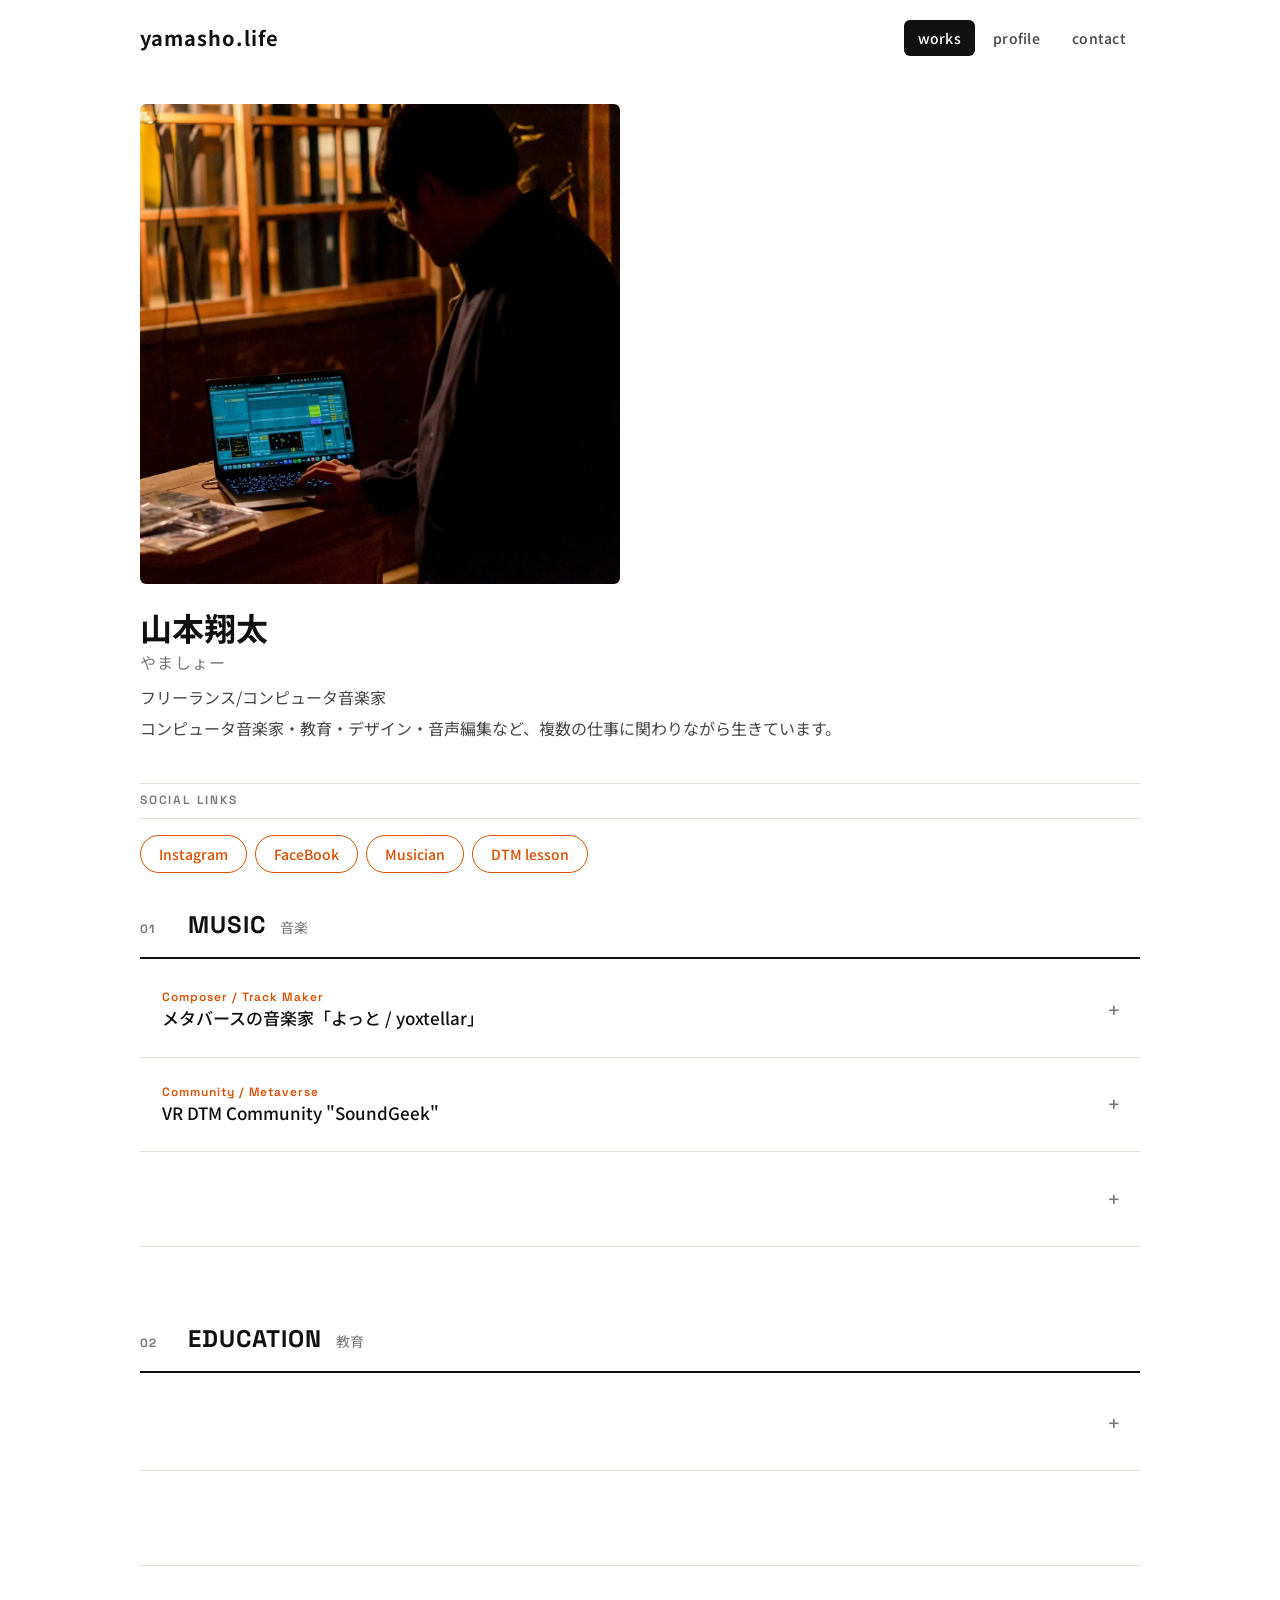
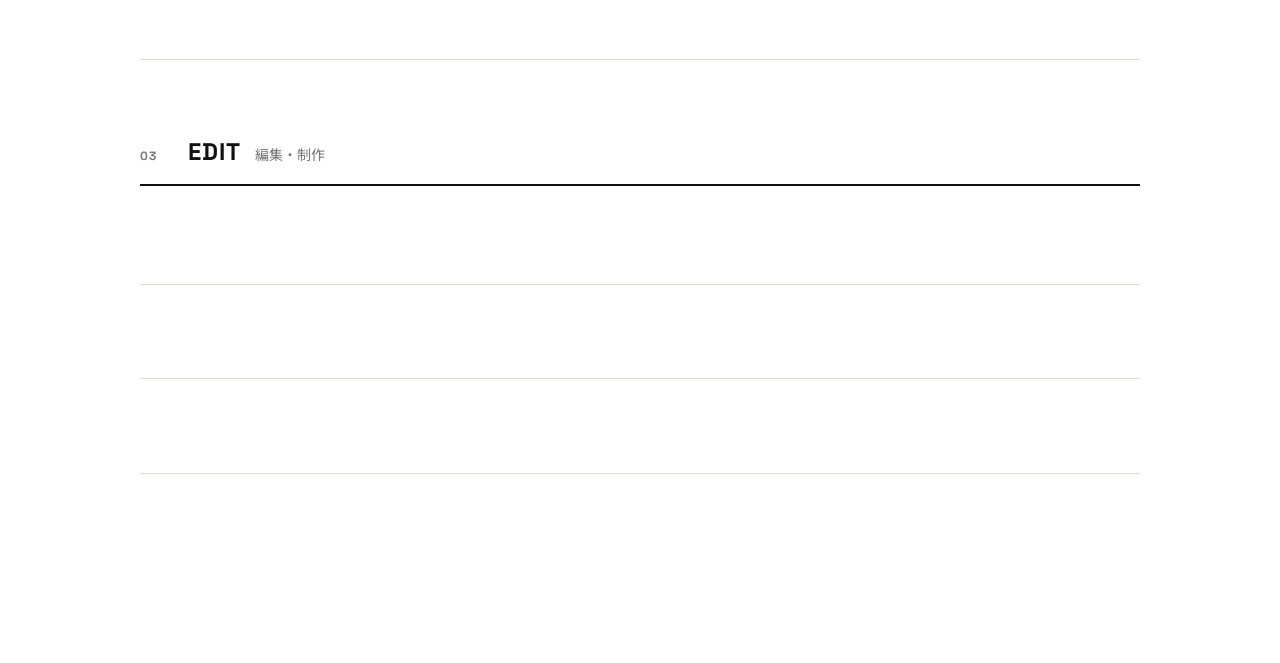
==== commit 88a701d1: "Update index.html" ====
--- a/index.html
+++ b/index.html
@@ -529,7 +529,7 @@
           </div>
         </div>
       </div>
-
+    </div>
 <div class="accordion-item" style="--bg-img: url('assets/images/ljus.jpg')">
       <button class="acc-trigger" onclick="toggle(this)">
         <div class="acc-left">
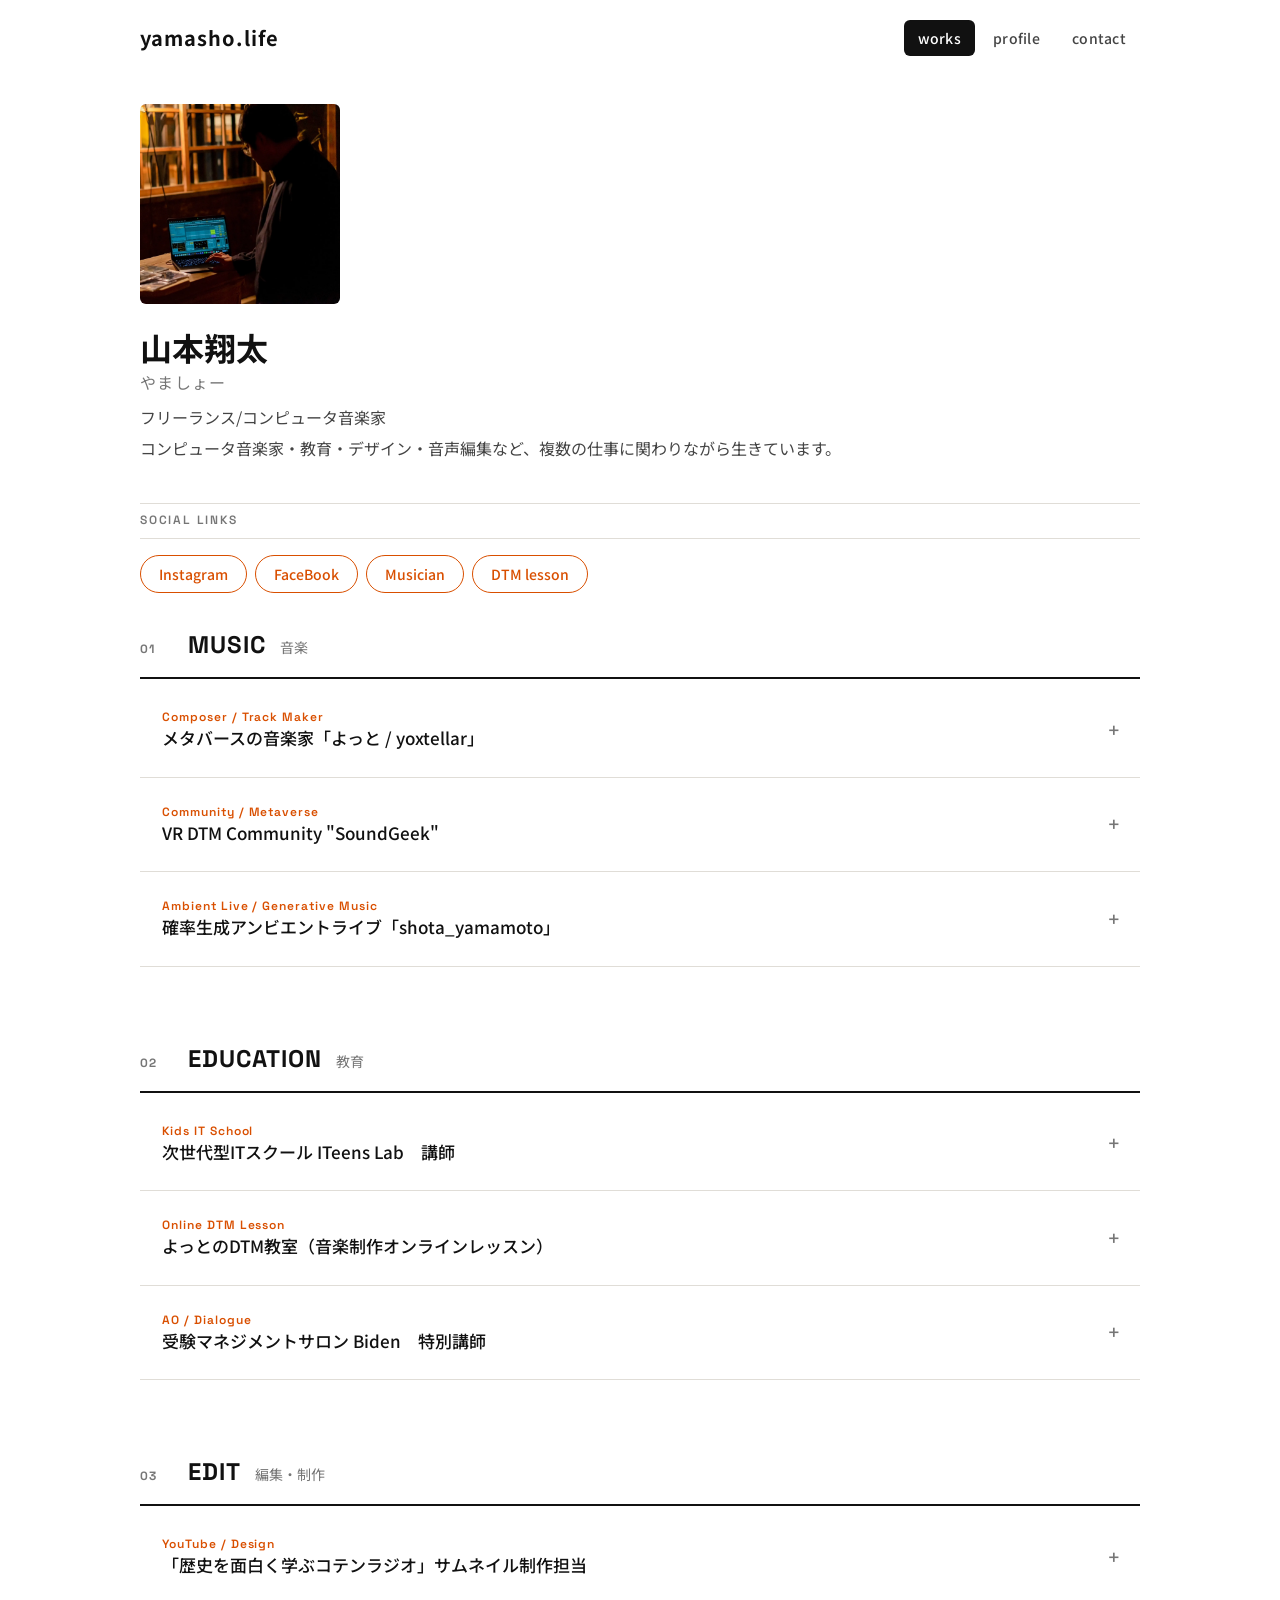
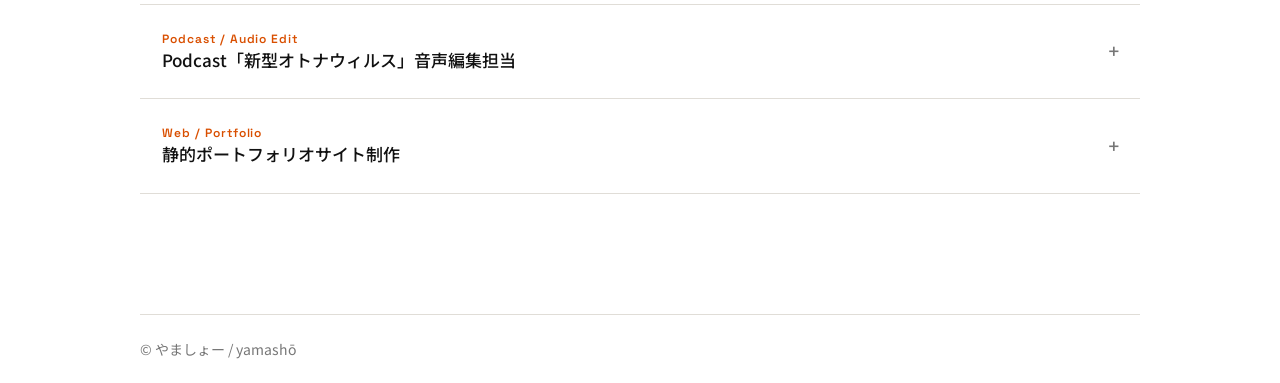
==== commit b99f2e7c: "Update index.html" ====
--- a/index.html
+++ b/index.html
@@ -305,7 +305,7 @@
 <main>
   <!-- 自己紹介 ここを追加 -->
   <div class="index-intro">
-    <img src="assets/images/yamasho.webp" alt="やましょー">
+    <img src="assets/images/yamasho.webp" alt="やましょー" style="width: 200px;">
     <div class="p-name">山本翔太</div>
     <div class="p-kana">やましょー</div>
     <p>フリーランス/コンピュータ音楽家<br>
